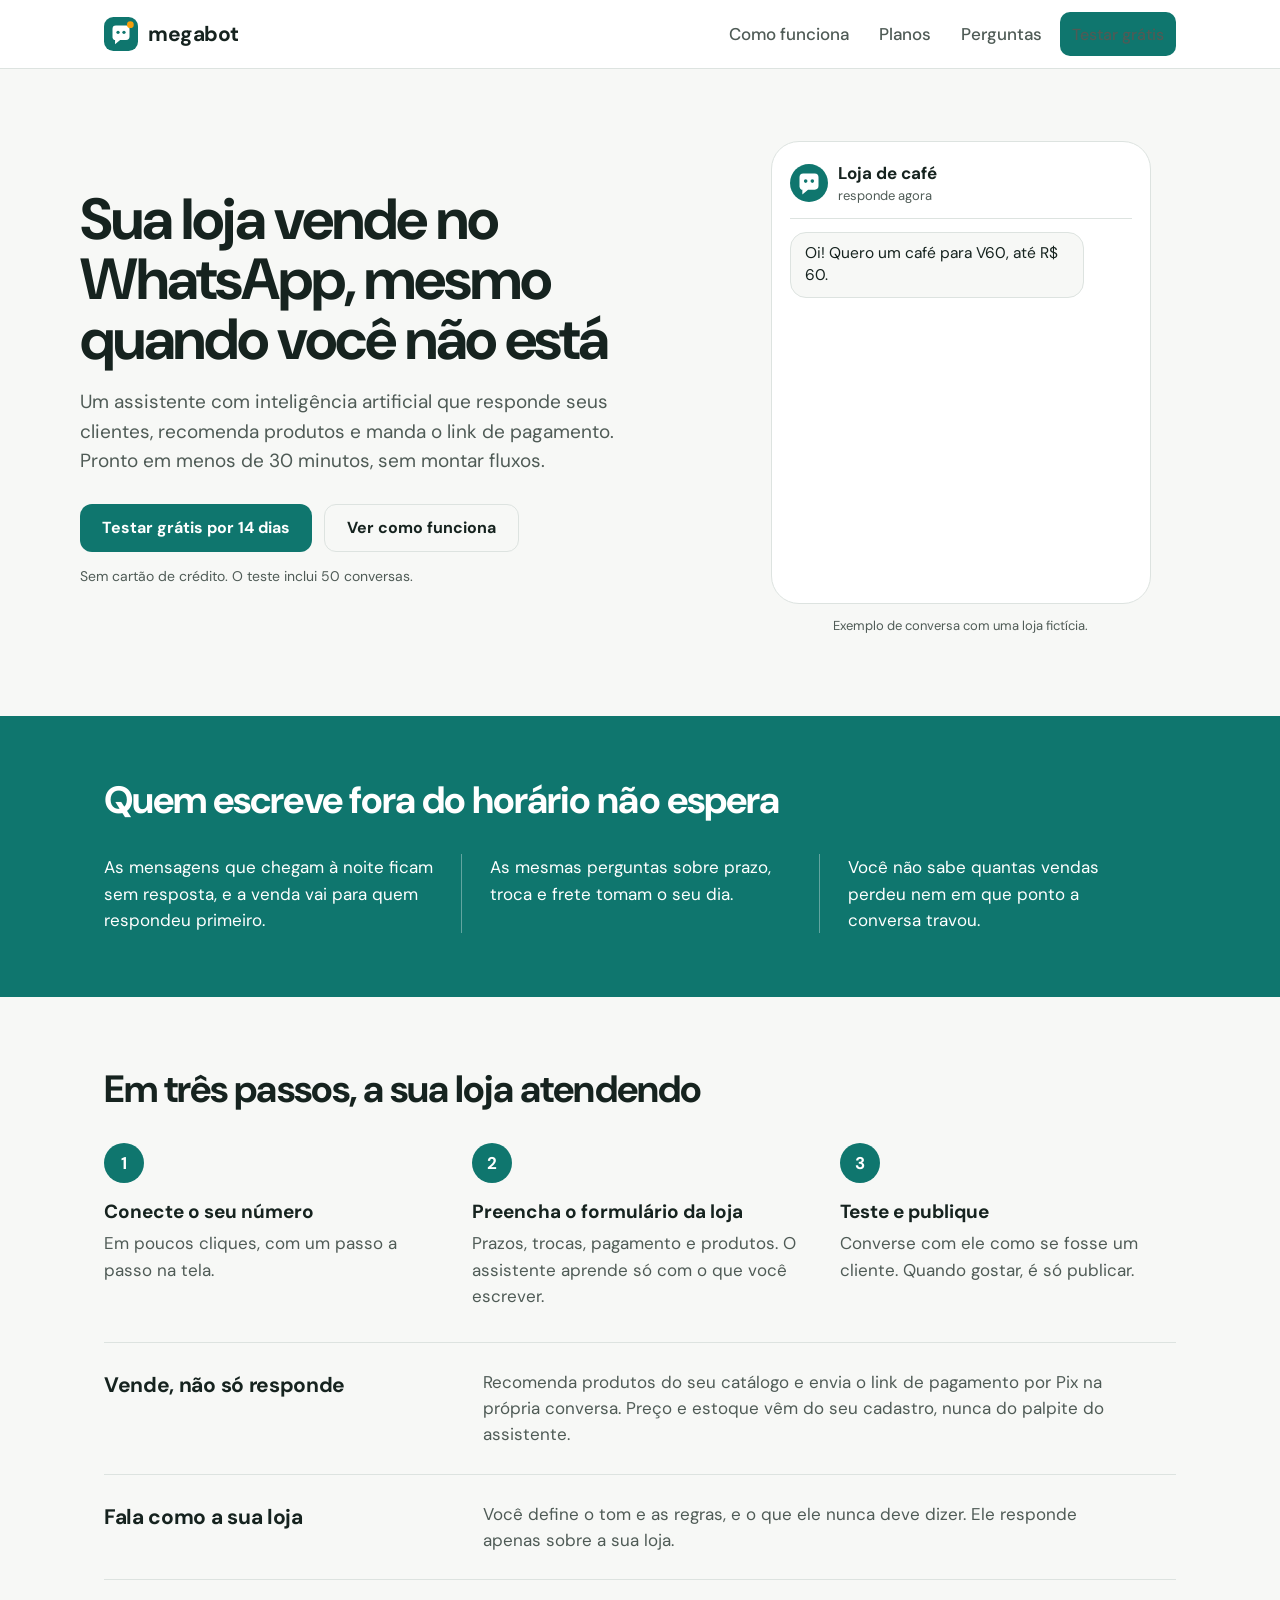
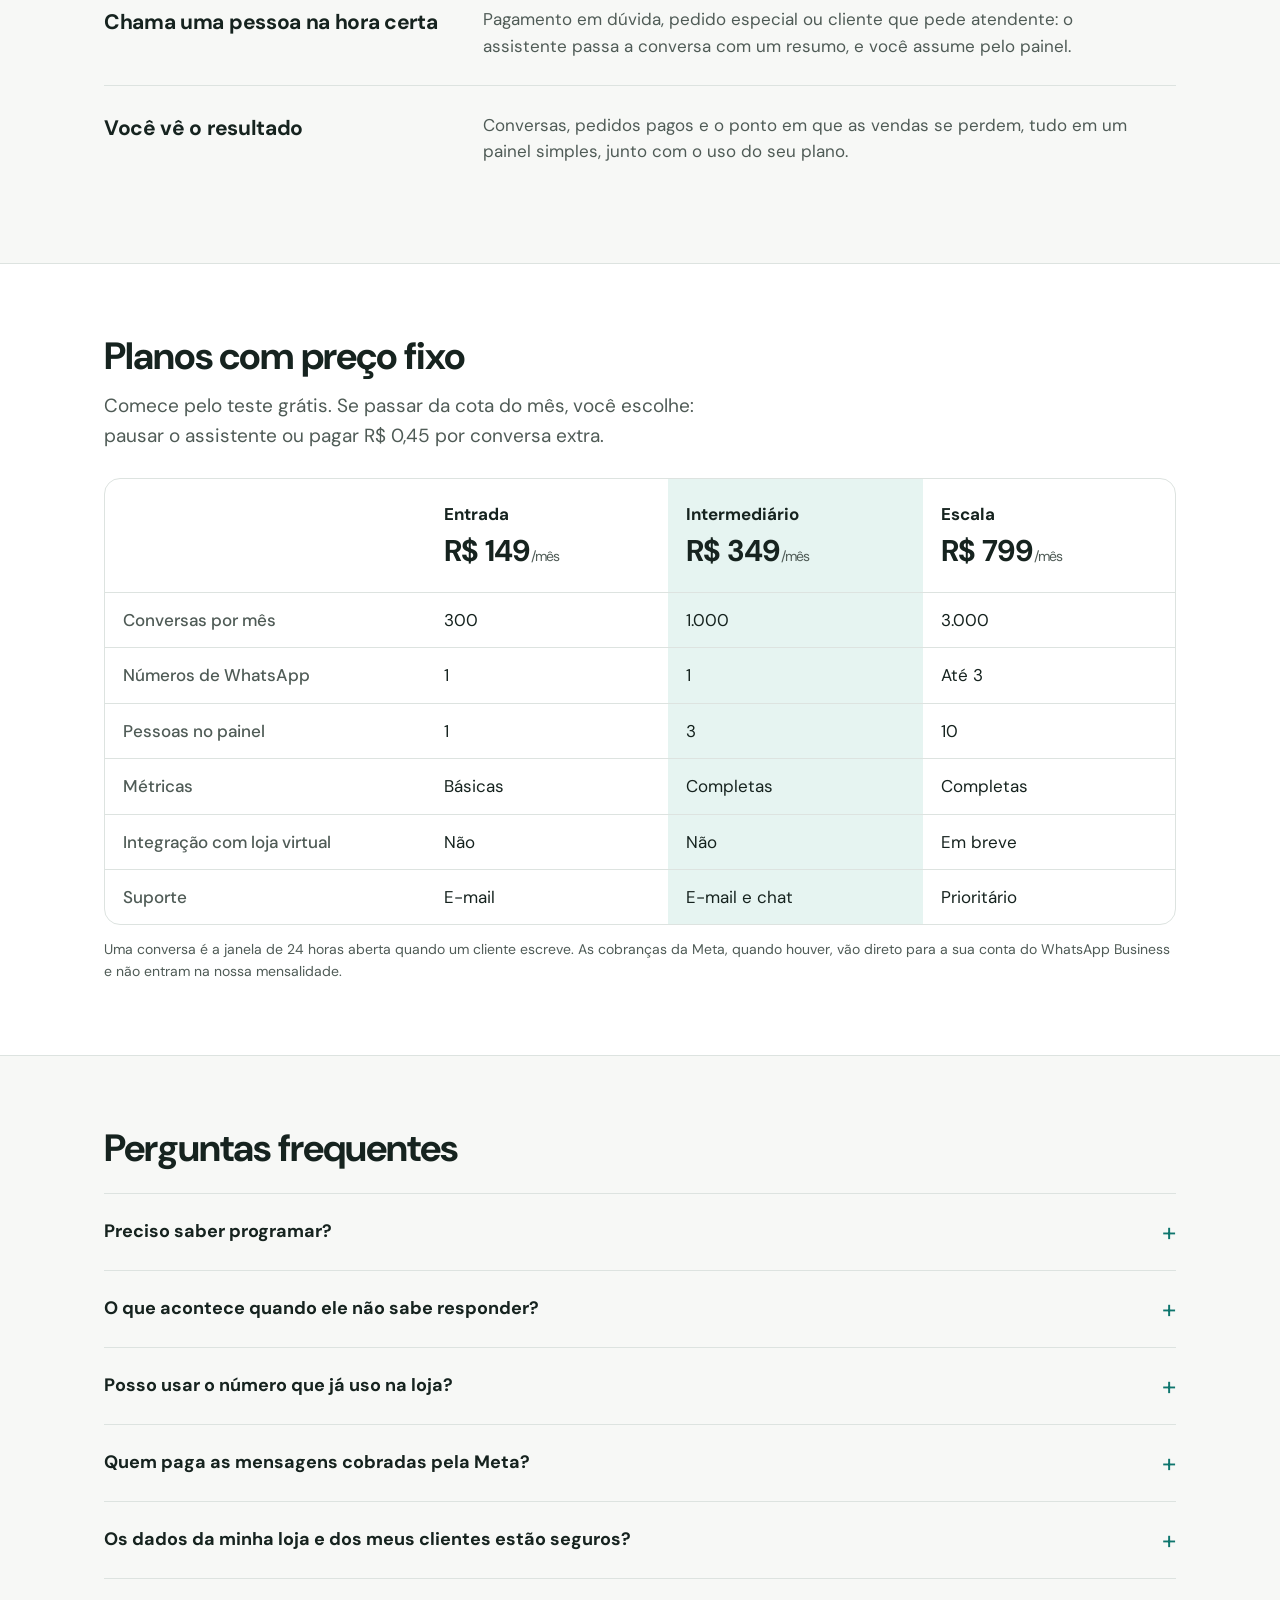
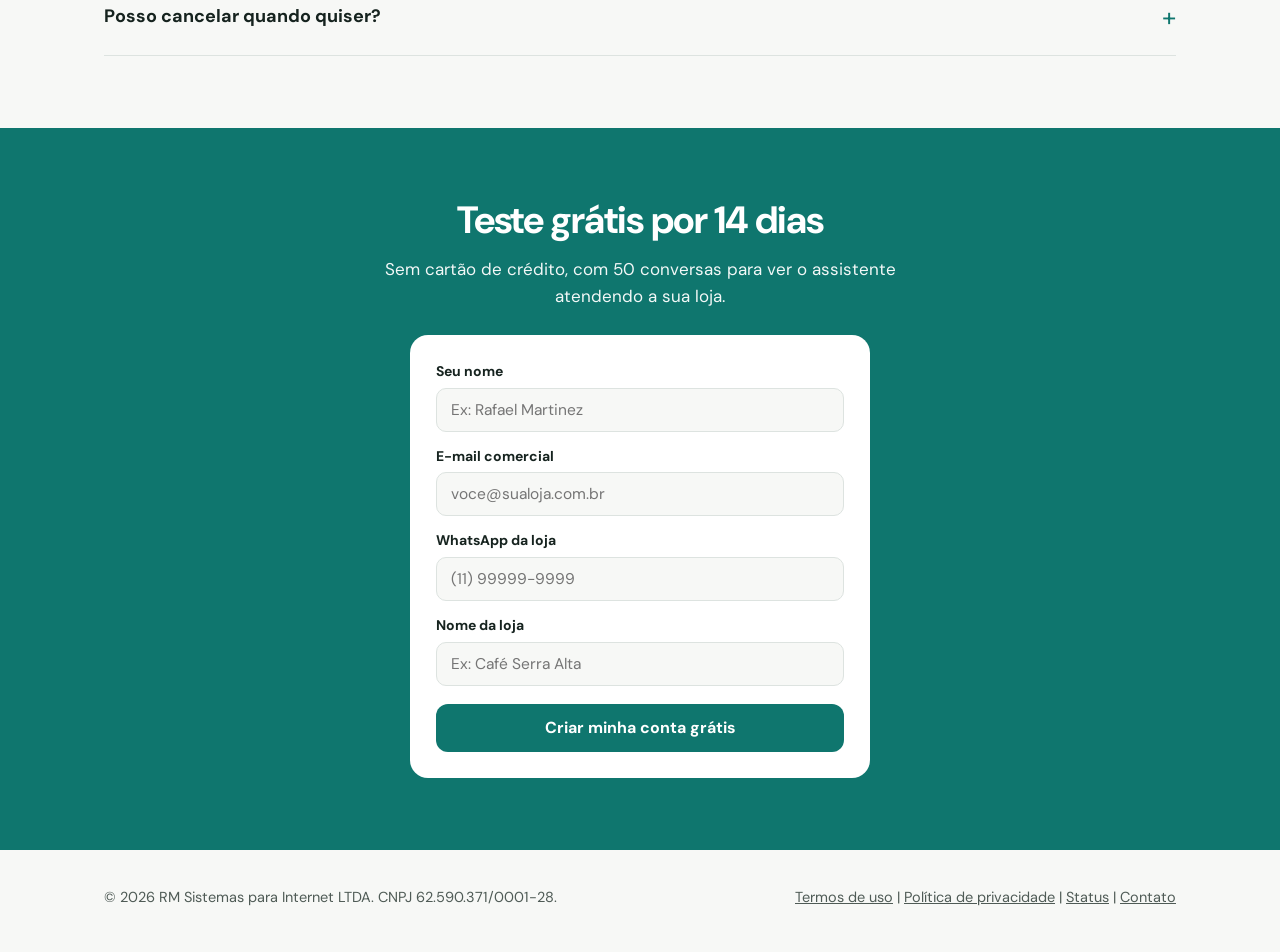
==== index.html @ b5fd9988 "change" ====
<!doctype html>
<html lang="pt-BR">

<head>
    <meta charset="utf-8">
    <meta name="viewport" content="width=device-width, initial-scale=1, viewport-fit=cover">
    <title>megabot | Sua loja vende no WhatsApp, mesmo quando você não está</title>
    <meta name="description"
        content="Um assistente que responde seus clientes no WhatsApp, recomenda produtos e manda o link de pagamento. Pronto em menos de 30 minutos. Teste grátis por 14 dias.">
    <link rel="preconnect" href="https://fonts.googleapis.com">
    <link href="https://fonts.googleapis.com/css2?family=DM+Sans:wght@400;500;700&display=swap" rel="stylesheet">
    <style>
        :root {
            --bg: #F7F8F6;
            --surface: #FFFFFF;
            --ink: #16231F;
            --muted: #4F5B56;
            --line: #DDE3E0;
            --teal: #0F766E;
            --on-teal: #FFFFFF;
            --mist: #E6F4F1;
            --deep: #0B5A54;
            --amber: #F59E0B;
            color-scheme: light
        }

        @media (prefers-color-scheme:dark) {
            :root:not([data-theme="light"]) {
                --bg: #0E1715;
                --surface: #14211E;
                --ink: #E9F1EE;
                --muted: #9DB0AA;
                --line: #25352F;
                --teal: #2DD4BF;
                --on-teal: #07201C;
                --mist: #16302C;
                --deep: #7DE3D6;
                --amber: #F5B02E;
                color-scheme: dark
            }
        }

        :root[data-theme="dark"] {
            --bg: #0E1715;
            --surface: #14211E;
            --ink: #E9F1EE;
            --muted: #9DB0AA;
            --line: #25352F;
            --teal: #2DD4BF;
            --on-teal: #07201C;
            --mist: #16302C;
            --deep: #7DE3D6;
            --amber: #F5B02E;
            color-scheme: dark
        }

        :root {
            box-sizing: border-box;
            padding-top: env(safe-area-inset-top, 0px);
            padding-bottom: env(safe-area-inset-bottom, 0px)
        }

        html {
            scroll-padding-top: calc(env(safe-area-inset-top, 0px) + 76px);
            scroll-behavior: smooth
        }

        *,
        *::before,
        *::after {
            box-sizing: inherit
        }

        body {
            margin: 0;
            background: var(--bg);
            color: var(--ink);
            font: 400 17px/1.55 'DM Sans', system-ui, sans-serif;
            -webkit-text-size-adjust: 100%
        }

        body::before {
            content: "";
            position: fixed;
            inset: 0 0 auto;
            height: env(safe-area-inset-top, 0px);
            background: var(--surface);
            z-index: 10
        }

        a {
            color: var(--teal)
        }

        a:focus-visible,
        button:focus-visible,
        summary:focus-visible {
            outline: 3px solid var(--amber);
            outline-offset: 2px
        }

        .w {
            max-width: 1120px;
            margin: 0 auto;
            padding: 0 24px
        }

        header {
            position: sticky;
            top: env(safe-area-inset-top, 0px);
            z-index: 11;
            background: var(--surface);
            border-bottom: 1px solid var(--line)
        }

        .bar {
            display: flex;
            align-items: center;
            justify-content: space-between;
            gap: 16px;
            min-height: 68px
        }

        .brand {
            display: flex;
            align-items: center;
            gap: 10px;
            font-weight: 700;
            font-size: 21px;
            letter-spacing: -.02em;
            color: var(--ink);
            text-decoration: none
        }

        nav.menu {
            display: flex;
            gap: 6px;
            align-items: center
        }

        nav.menu a {
            display: inline-flex;
            align-items: center;
            min-height: 44px;
            padding: 0 12px;
            color: var(--muted);
            text-decoration: none;
            font-weight: 500;
            border-radius: 10px
        }

        nav.menu a:hover {
            color: var(--ink)
        }

        .btn {
            display: inline-flex;
            align-items: center;
            justify-content: center;
            min-height: 48px;
            padding: 0 22px;
            border-radius: 12px;
            background: var(--teal);
            color: var(--on-teal);
            font: 700 16px 'DM Sans', system-ui, sans-serif;
            text-decoration: none;
            border: 0
        }

        .btn:hover {
            filter: brightness(1.08);
            color: var(--on-teal)
        }

        .btn.alt {
            background: transparent;
            color: var(--ink);
            border: 1px solid var(--line)
        }

        .btn.alt:hover {
            color: var(--ink);
            background: var(--mist)
        }

        .hero {
            display: grid;
            grid-template-columns: 1.1fr .9fr;
            gap: 56px;
            align-items: center;
            padding: 72px 0 80px
        }

        h1 {
            margin: 0 0 18px;
            font-size: clamp(36px, 5.2vw, 58px);
            line-height: 1.03;
            letter-spacing: -.035em;
            font-weight: 700
        }

        h2 {
            margin: 0 0 14px;
            font-size: clamp(26px, 3.4vw, 38px);
            line-height: 1.1;
            letter-spacing: -.025em;
            font-weight: 700
        }

        .lead {
            font-size: 19px;
            color: var(--muted);
            max-width: 34em;
            margin: 0 0 28px
        }

        .cta {
            display: flex;
            gap: 12px;
            flex-wrap: wrap;
            margin-bottom: 14px
        }

        .fine {
            font-size: 14px;
            color: var(--muted);
            margin: 0
        }

        .phone {
            max-width: 380px;
            margin: 0 auto;
            background: var(--surface);
            border: 1px solid var(--line);
            border-radius: 28px;
            padding: 18px
        }

        .phone-top {
            display: flex;
            align-items: center;
            gap: 10px;
            padding-bottom: 12px;
            border-bottom: 1px solid var(--line);
            font-weight: 700
        }

        .phone-top span {
            display: block;
            font-weight: 400;
            font-size: 13px;
            color: var(--muted)
        }

        .chat {
            display: flex;
            flex-direction: column;
            padding-top: 6px;
            min-height: 340px
        }

        .m {
            max-width: 86%;
            padding: 10px 14px;
            border-radius: 16px;
            margin: 7px 0;
            line-height: 1.4;
            font-size: 15.5px;
            opacity: 0;
            transform: translateY(6px);
            transition: opacity .45s, transform .45s
        }

        .m.show {
            opacity: 1;
            transform: none
        }

        .m.c {
            align-self: flex-start;
            background: var(--bg);
            border: 1px solid var(--line)
        }

        .m.b {
            align-self: flex-end;
            background: var(--mist);
            color: var(--deep)
        }

        .pay {
            display: inline-block;
            margin-top: 8px;
            padding: 9px 14px;
            border-radius: 10px;
            background: var(--teal);
            color: var(--on-teal);
            font-weight: 700;
            font-size: 14.5px
        }

        .cap {
            text-align: center;
            font-size: 13px;
            color: var(--muted);
            margin: 12px 0 0
        }

        .band {
            background: var(--teal);
            color: var(--on-teal);
            padding: 64px 0
        }

        .band h2 {
            max-width: 20em
        }

        .trio {
            display: grid;
            grid-template-columns: repeat(3, 1fr);
            margin-top: 32px
        }

        .trio p {
            margin: 0;
            padding: 0 28px;
            border-left: 1px solid color-mix(in srgb, var(--on-teal) 35%, transparent)
        }

        .trio p:first-child {
            padding-left: 0;
            border-left: 0
        }

        section {
            padding: 72px 0
        }

        .steps {
            list-style: none;
            margin: 32px 0 0;
            padding: 0;
            display: grid;
            grid-template-columns: repeat(3, 1fr);
            gap: 32px;
            counter-reset: s
        }

        .steps li {
            counter-increment: s
        }

        .steps li::before {
            content: counter(s);
            display: flex;
            align-items: center;
            justify-content: center;
            width: 40px;
            height: 40px;
            border-radius: 50%;
            background: var(--teal);
            color: var(--on-teal);
            font-weight: 700;
            margin-bottom: 14px
        }

        .steps b {
            display: block;
            font-size: 19px;
            margin-bottom: 4px
        }

        .steps span {
            color: var(--muted)
        }

        dl.feat {
            margin: 32px 0 0
        }

        .feat div {
            display: grid;
            grid-template-columns: minmax(200px, .8fr) 1.6fr;
            gap: 32px;
            padding: 26px 0;
            border-top: 1px solid var(--line)
        }

        .feat dt {
            font-size: 21px;
            font-weight: 700;
            letter-spacing: -.015em
        }

        .feat dd {
            margin: 0;
            color: var(--muted);
            max-width: 38em
        }

        .tablewrap {
            overflow-x: auto;
            margin-top: 28px;
            border: 1px solid var(--line);
            border-radius: 16px;
            background: var(--surface)
        }

        table {
            width: 100%;
            border-collapse: collapse;
            min-width: 640px
        }

        th,
        td {
            padding: 14px 18px;
            text-align: left;
            border-bottom: 1px solid var(--line)
        }

        tbody tr:last-child td {
            border-bottom: 0
        }

        thead th {
            vertical-align: bottom;
            font-weight: 700;
            padding-top: 22px;
            padding-bottom: 18px
        }

        thead .price {
            display: block;
            font-size: 30px;
            letter-spacing: -.025em
        }

        thead .price small {
            font-size: 14px;
            font-weight: 400;
            color: var(--muted)
        }

        td:first-child,
        th:first-child {
            color: var(--muted);
            font-weight: 500;
            width: 30%
        }

        .hl {
            background: var(--mist)
        }

        details {
            border-top: 1px solid var(--line)
        }

        details:last-of-type {
            border-bottom: 1px solid var(--line)
        }

        summary {
            display: flex;
            align-items: center;
            justify-content: space-between;
            gap: 16px;
            min-height: 60px;
            padding: 8px 0;
            font-weight: 700;
            font-size: 18px;
            cursor: pointer;
            list-style: none
        }

        summary::-webkit-details-marker {
            display: none
        }

        summary::after {
            content: "+";
            font-size: 26px;
            font-weight: 400;
            color: var(--teal);
            flex: none
        }

        details[open] summary::after {
            content: "\2013"
        }

        details p {
            margin: 0 0 20px;
            color: var(--muted);
            max-width: 42em
        }

        .final {
            background: var(--teal);
            color: var(--on-teal);
            text-align: center;
            padding: 72px 0
        }

        .final .btn {
            background: var(--on-teal);
            color: var(--teal)
        }

        .final .btn:hover {
            color: var(--teal)
        }

        footer {
            padding: 36px 0 44px;
            color: var(--muted);
            font-size: 14.5px
        }

        footer .row {
            display: flex;
            justify-content: space-between;
            gap: 20px;
            flex-wrap: wrap
        }

        footer a {
            color: var(--muted)
        }

        @media (max-width:860px) {
            .hero {
                grid-template-columns: 1fr;
                gap: 40px;
                padding: 40px 0 56px
            }

            nav.menu a:not(.btn) {
                display: none
            }

            .trio {
                grid-template-columns: 1fr;
                gap: 20px
            }

            .trio p,
            .trio p:first-child {
                padding: 0;
                border-left: 0
            }

            .steps {
                grid-template-columns: 1fr
            }

            .feat div {
                grid-template-columns: 1fr;
                gap: 6px
            }

            section {
                padding: 52px 0
            }
        }

        @media (prefers-reduced-motion:reduce) {
            html {
                scroll-behavior: auto
            }

            .m {
                opacity: 1;
                transform: none;
                transition: none
            }
        }
    
        .final-form { max-width: 460px; margin: 0 auto; text-align: left; background: var(--surface); color: var(--ink); padding: 26px; border-radius: 18px; }
        .final-form .hs-field { display: flex; flex-direction: column; gap: 5px; margin-bottom: 14px; }
        .final-form label { font-size: 14px; font-weight: 700; color: var(--ink); }
        .final-form input { width: 100%; padding: 11px 14px; border-radius: 10px; border: 1px solid var(--line); background: var(--bg); color: var(--ink); font: 400 15.5px 'DM Sans', system-ui, sans-serif; }
        .final-form .btn { width: 100%; background: var(--teal); color: var(--on-teal); cursor: pointer; margin-top: 4px; }
        .final-form .btn:hover { color: var(--on-teal); }
        .hs-status { font-size: 14px; font-weight: 500; margin-top: 12px; padding: 10px 12px; border-radius: 10px; display: none; }
        .hs-status.ok { display: block; background: var(--mist); color: var(--deep); }
        .hs-status.err { display: block; background: rgba(220,38,38,.12); color: #ef4444; }
    </style>
    <noscript>
        <style>
            .m {
                opacity: 1;
                transform: none
            }
        </style>
    </noscript>
</head>

<body>
    <header>
        <div class="w bar">
            <a class="brand" href="#" aria-label="megabot, página inicial">
                <svg width="34" height="34" viewBox="0 0 40 40" aria-hidden="true">
                    <rect width="40" height="40" rx="11" fill="#0F766E" />
                    <path d="M10 14a4 4 0 0 1 4-4h12a4 4 0 0 1 4 4v9a4 4 0 0 1-4 4h-7l-6 5v-5h-1a4 4 0 0 1-2-3z"
                        fill="#fff" />
                    <circle cx="16.5" cy="18" r="1.9" fill="#0F766E" />
                    <circle cx="23.5" cy="18" r="1.9" fill="#0F766E" />
                    <circle cx="31" cy="9" r="4" fill="#F59E0B" />
                </svg>
                megabot
            </a>
            <nav class="menu" aria-label="Principal">
                <a href="#como-funciona">Como funciona</a>
                <a href="#planos">Planos</a>
                <a href="#perguntas">Perguntas</a>
                <a class="btn" href="#testar">Testar grátis</a>
            </nav>
        </div>
    </header>

    <main>
        <div class="w hero">
            <div>
                <h1>Sua loja vende no WhatsApp, mesmo quando você não está</h1>
                <p class="lead">Um assistente com inteligência artificial que responde seus clientes, recomenda produtos
                    e manda o link de pagamento. Pronto em menos de 30 minutos, sem montar fluxos.</p>
                <div class="cta">
                    <a class="btn" href="#testar">Testar grátis por 14 dias</a>
                    <a class="btn alt" href="#como-funciona">Ver como funciona</a>
                </div>
                <p class="fine">Sem cartão de crédito. O teste inclui 50 conversas.</p>
            </div>
            <div>
                <div class="phone" role="img"
                    aria-label="Exemplo de conversa: o cliente pede um café, o assistente recomenda duas opções e envia o link de pagamento por Pix">
                    <div class="phone-top"><svg width="38" height="38" viewBox="0 0 40 40" aria-hidden="true">
                            <rect width="40" height="40" rx="20" fill="#0F766E" />
                            <path d="M10 14a4 4 0 0 1 4-4h12a4 4 0 0 1 4 4v9a4 4 0 0 1-4 4h-7l-6 5v-5h-1a4 4 0 0 1-2-3z"
                                fill="#fff" />
                            <circle cx="16.5" cy="18" r="1.9" fill="#0F766E" />
                            <circle cx="23.5" cy="18" r="1.9" fill="#0F766E" />
                        </svg>
                        <div>Loja de café<span>responde agora</span></div>
                    </div>
                    <div class="chat" aria-hidden="true">
                        <div class="m c">Oi! Quero um café para V60, até R$ 60.</div>
                        <div class="m b">Oi! Tenho duas opções de 250 g: Mantiqueira (R$ 52,90) e Serra Alta (R$ 58,00).
                            Qual você prefere?</div>
                        <div class="m c">Serra Alta, moído para filtro.</div>
                        <div class="m b">Combinado! Aqui está o seu link de pagamento.<br><span class="pay">Pagar R$
                                58,00 com Pix</span></div>
                    </div>
                </div>
                <p class="cap">Exemplo de conversa com uma loja fictícia.</p>
            </div>
        </div>

        <div class="band">
            <div class="w">
                <h2>Quem escreve fora do horário não espera</h2>
                <div class="trio">
                    <p>As mensagens que chegam à noite ficam sem resposta, e a venda vai para quem respondeu primeiro.
                    </p>
                    <p>As mesmas perguntas sobre prazo, troca e frete tomam o seu dia.</p>
                    <p>Você não sabe quantas vendas perdeu nem em que ponto a conversa travou.</p>
                </div>
            </div>
        </div>

        <section id="como-funciona">
            <div class="w">
                <h2>Em três passos, a sua loja atendendo</h2>
                <ol class="steps">
                    <li><b>Conecte o seu número</b><span>Em poucos cliques, com um passo a passo na tela.</span></li>
                    <li><b>Preencha o formulário da loja</b><span>Prazos, trocas, pagamento e produtos. O assistente
                            aprende só com o que você escrever.</span></li>
                    <li><b>Teste e publique</b><span>Converse com ele como se fosse um cliente. Quando gostar, é só
                            publicar.</span></li>
                </ol>
                <dl class="feat">
                    <div>
                        <dt>Vende, não só responde</dt>
                        <dd>Recomenda produtos do seu catálogo e envia o link de pagamento por Pix na própria conversa.
                            Preço e estoque vêm do seu cadastro, nunca do palpite do assistente.</dd>
                    </div>
                    <div>
                        <dt>Fala como a sua loja</dt>
                        <dd>Você define o tom e as regras, e o que ele nunca deve dizer. Ele responde apenas sobre a sua
                            loja.</dd>
                    </div>
                    <div>
                        <dt>Chama uma pessoa na hora certa</dt>
                        <dd>Pagamento em dúvida, pedido especial ou cliente que pede atendente: o assistente passa a
                            conversa com um resumo, e você assume pelo painel.</dd>
                    </div>
                    <div>
                        <dt>Você vê o resultado</dt>
                        <dd>Conversas, pedidos pagos e o ponto em que as vendas se perdem, tudo em um painel simples,
                            junto com o uso do seu plano.</dd>
                    </div>
                </dl>
            </div>
        </section>

        <section id="planos"
            style="background:var(--surface);border-top:1px solid var(--line);border-bottom:1px solid var(--line)">
            <div class="w">
                <h2>Planos com preço fixo</h2>
                <p class="lead" style="margin-bottom:0">Comece pelo teste grátis. Se passar da cota do mês, você
                    escolhe: pausar o assistente ou pagar R$ 0,45 por conversa extra.</p>
                <div class="tablewrap">
                    <table>
                        <caption style="position:absolute;left:-9999px">Comparação dos planos</caption>
                        <thead>
                            <tr>
                                <th scope="col"></th>
                                <th scope="col">Entrada<span class="price">R$ 149<small>/mês</small></span></th>
                                <th scope="col" class="hl">Intermediário<span class="price">R$
                                        349<small>/mês</small></span></th>
                                <th scope="col">Escala<span class="price">R$ 799<small>/mês</small></span></th>
                            </tr>
                        </thead>
                        <tbody>
                            <tr>
                                <td>Conversas por mês</td>
                                <td>300</td>
                                <td class="hl">1.000</td>
                                <td>3.000</td>
                            </tr>
                            <tr>
                                <td>Números de WhatsApp</td>
                                <td>1</td>
                                <td class="hl">1</td>
                                <td>Até 3</td>
                            </tr>
                            <tr>
                                <td>Pessoas no painel</td>
                                <td>1</td>
                                <td class="hl">3</td>
                                <td>10</td>
                            </tr>
                            <tr>
                                <td>Métricas</td>
                                <td>Básicas</td>
                                <td class="hl">Completas</td>
                                <td>Completas</td>
                            </tr>
                            <tr>
                                <td>Integração com loja virtual</td>
                                <td>Não</td>
                                <td class="hl">Não</td>
                                <td>Em breve</td>
                            </tr>
                            <tr>
                                <td>Suporte</td>
                                <td>E-mail</td>
                                <td class="hl">E-mail e chat</td>
                                <td>Prioritário</td>
                            </tr>
                        </tbody>
                    </table>
                </div>
                <p class="fine" style="margin-top:14px">Uma conversa é a janela de 24 horas aberta quando um cliente
                    escreve. As cobranças da Meta, quando houver, vão direto para a sua conta do WhatsApp Business e não
                    entram na nossa mensalidade.</p>
            </div>
        </section>

        <section id="perguntas">
            <div class="w">
                <h2>Perguntas frequentes</h2>
                <div style="margin-top:24px">
                    <details>
                        <summary>Preciso saber programar?</summary>
                        <p>Não. Você preenche um formulário guiado e testa o assistente antes de publicar.</p>
                    </details>
                    <details>
                        <summary>O que acontece quando ele não sabe responder?</summary>
                        <p>Ele passa a conversa para uma pessoa da sua equipe, com um resumo do que já foi dito, e você
                            assume pelo painel.</p>
                    </details>
                    <details>
                        <summary>Posso usar o número que já uso na loja?</summary>
                        <p>Sim, com um passo a passo na tela. Se o seu número precisar de algum ajuste antes de ser
                            conectado, o sistema avisa o que fazer.</p>
                    </details>
                    <details>
                        <summary>Quem paga as mensagens cobradas pela Meta?</summary>
                        <p>Se houver cobrança da Meta, por exemplo em mensagens enviadas fora da janela de 24 horas, ela
                            vai direto para a sua conta do WhatsApp Business. A nossa mensalidade não inclui esse custo.
                        </p>
                    </details>
                    <details>
                        <summary>Os dados da minha loja e dos meus clientes estão seguros?</summary>
                        <p>Tratamos os dados conforme a LGPD, só para atender a sua loja, e você pode pedir a exclusão
                            de uma conversa ou de um contato quando quiser.</p>
                    </details>
                    <details>
                        <summary>Posso cancelar quando quiser?</summary>
                        <p>Pode. O cancelamento é feito por você mesmo, no painel, e vale a partir do próximo ciclo.</p>
                    </details>
                </div>
            </div>
        </section>

        <div class="final" id="testar">
            <div class="w">
                <h2>Teste grátis por 14 dias</h2>
                <p style="margin:0 auto 26px;max-width:32em;opacity:.95">Sem cartão de crédito, com 50 conversas para
                    ver o assistente atendendo a sua loja.</p>
                <form class="final-form" data-hubspot-form="home" data-success-msg="Cadastro recebido! Enviamos os próximos passos para o seu e-mail.">
                    <div class="hs-field">
                        <label for="trial-name">Seu nome</label>
                        <input id="trial-name" name="firstname" type="text" required placeholder="Ex: Rafael Martinez">
                    </div>
                    <div class="hs-field">
                        <label for="trial-email">E-mail comercial</label>
                        <input id="trial-email" name="email" type="email" required placeholder="voce@sualoja.com.br">
                    </div>
                    <div class="hs-field">
                        <label for="trial-phone">WhatsApp da loja</label>
                        <input id="trial-phone" name="hs_whatsapp_phone_number" type="tel" required placeholder="(11) 99999-9999">
                    </div>
                    <div class="hs-field">
                        <label for="trial-company">Nome da loja</label>
                        <input id="trial-company" name="name" type="text" placeholder="Ex: Café Serra Alta">
                    </div>
                    <button class="btn" type="submit">Criar minha conta grátis</button>
                    <p class="hs-status" role="status"></p>
                </form>
            </div>
        </div>
    </main>

    <footer>
        <div class="w row">
            <span>© 2026 RM Sistemas para Internet LTDA. CNPJ 62.590.371/0001-28.</span>
            <span><a href="termos-de-uso.html">Termos de uso</a> | <a href="politica-de-privacidade.html">Política de privacidade</a> | <a href="status.html">Status</a> | <a href="contato.html">Contato</a></span>
        </div>
    </footer>

    <script>
        (function () {
            var ms = document.querySelectorAll('.m');
            var rm = window.matchMedia && window.matchMedia('(prefers-reduced-motion: reduce)').matches;
            ms.forEach(function (m, i) {
                if (rm) { m.classList.add('show'); }
                else { setTimeout(function () { m.classList.add('show'); }, 700 + i * 1300); }
            });
        })();
    </script>
    <script src="assets/js/env.js"></script>
    <script src="assets/js/hubspot.js"></script>
</body>

</html>
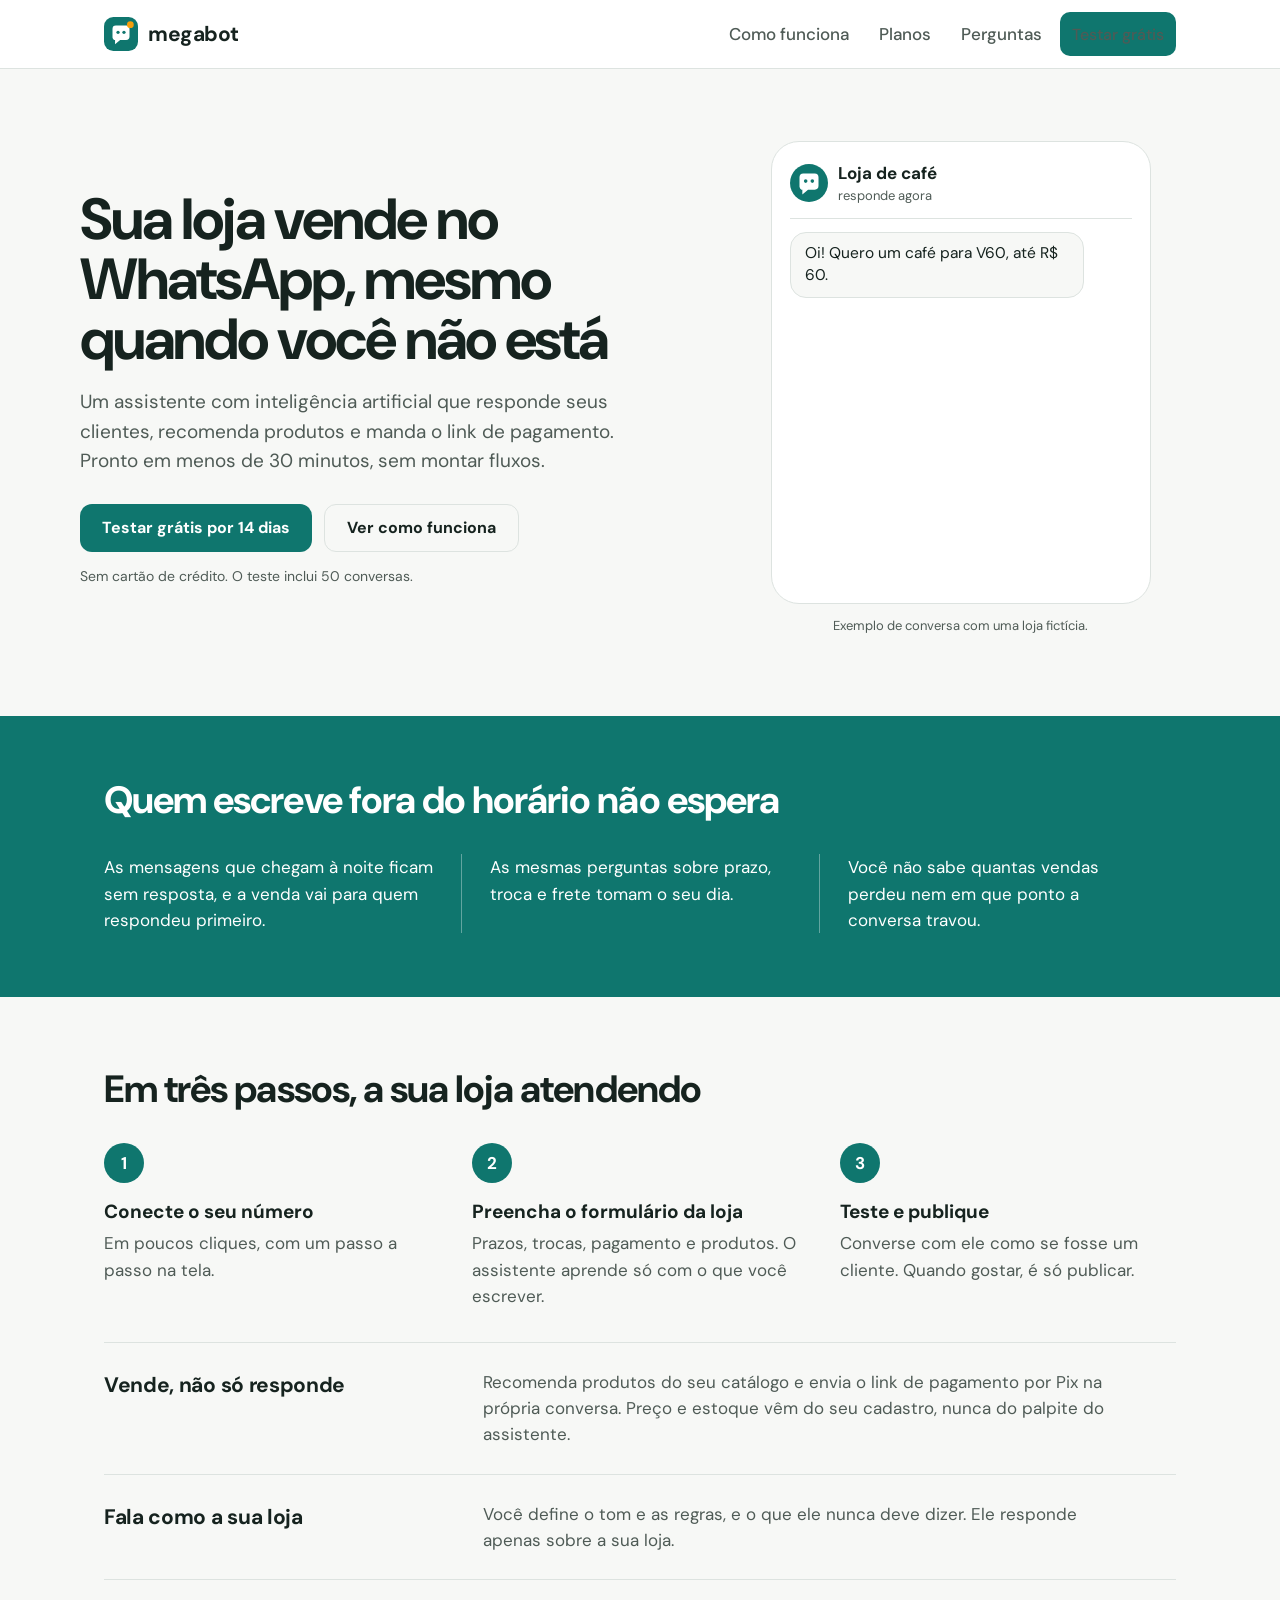
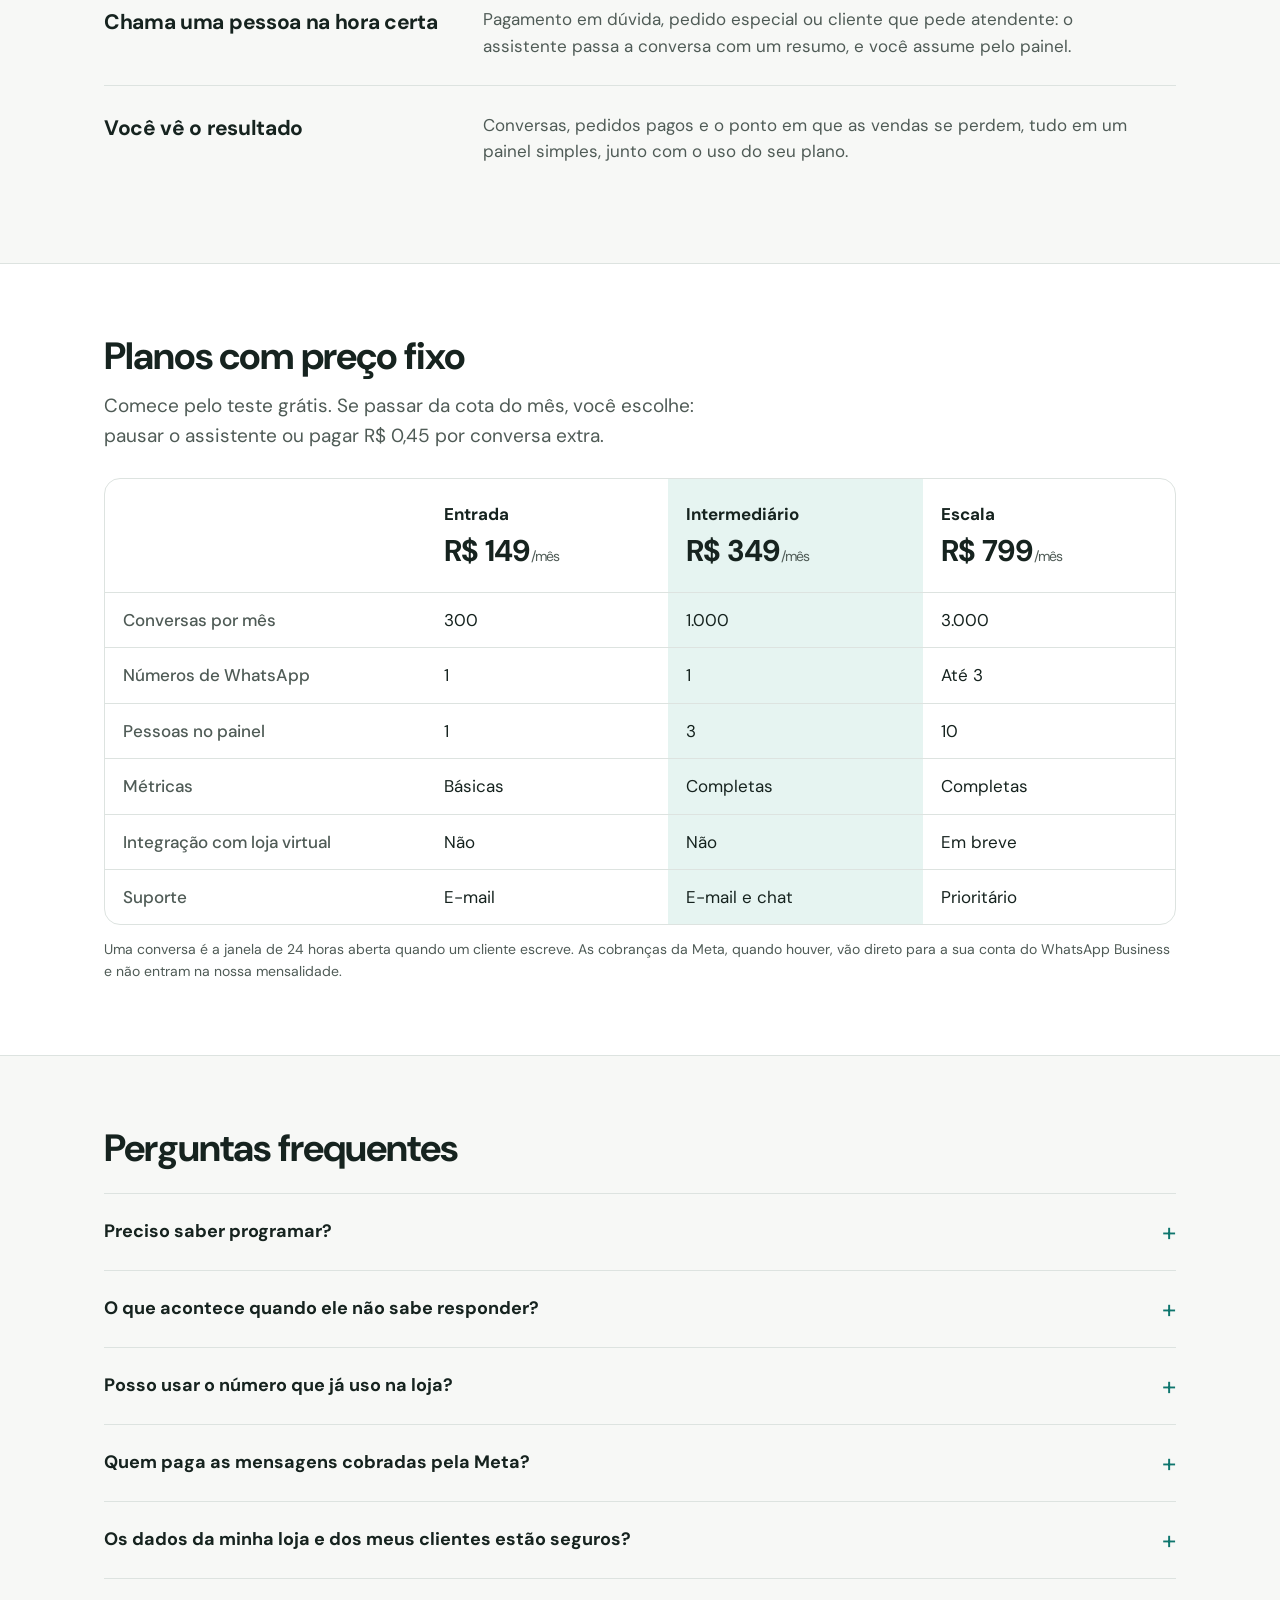
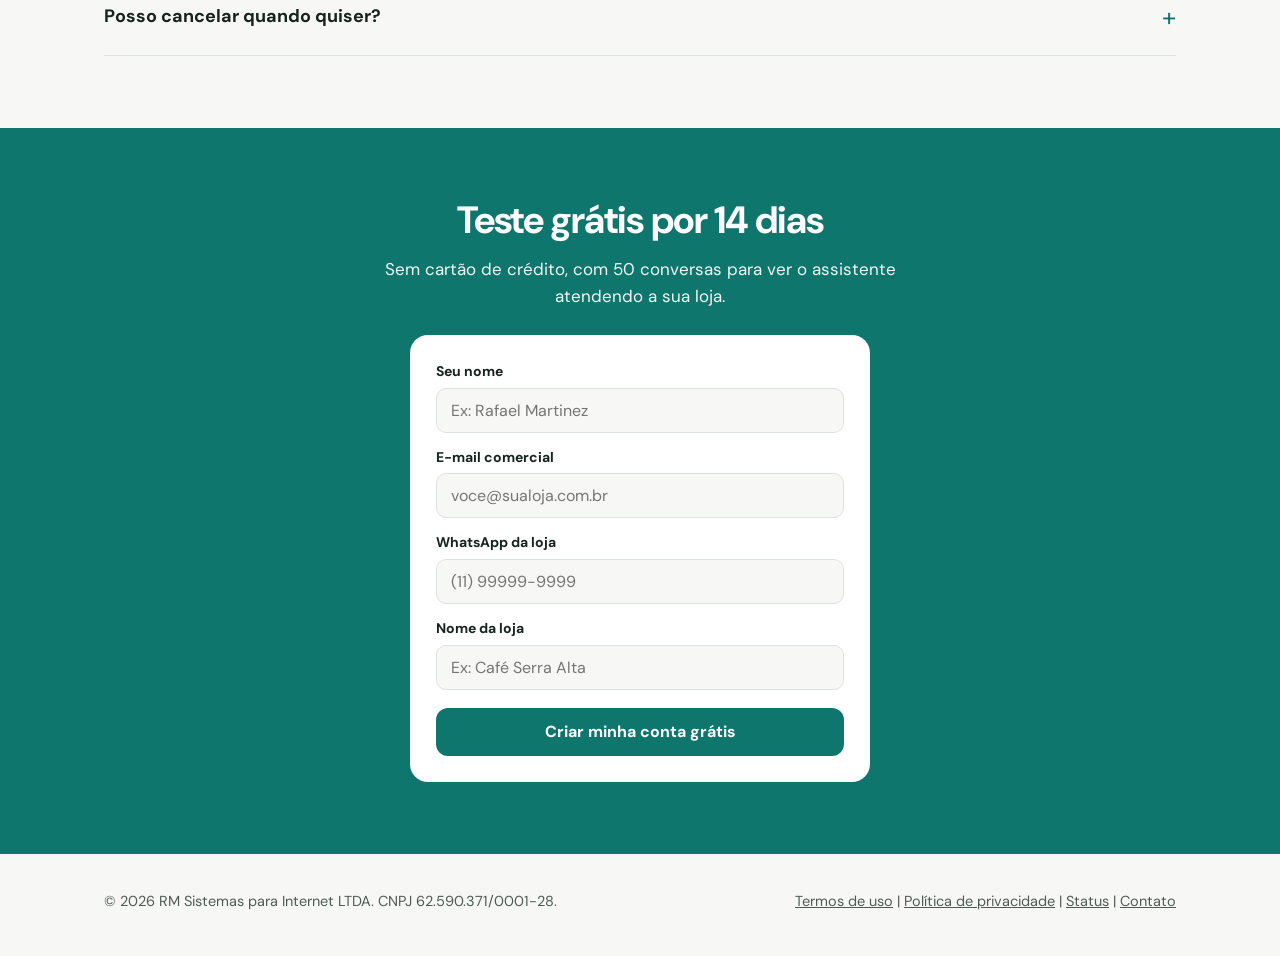
==== commit 6464e2d3: "mobile" ====
--- a/index.html
+++ b/index.html
@@ -596,6 +596,7 @@
             }
         </style>
     </noscript>
+    <link rel="stylesheet" href="assets/css/responsive.css">
 </head>
 
 <body>
@@ -853,7 +854,9 @@
         })();
     </script>
     <script src="assets/js/env.js"></script>
+    <script src="assets/js/ga.js"></script>
     <script src="assets/js/hubspot.js"></script>
+    <script src="assets/js/menu.js"></script>
 </body>
 
 </html>
--- a/assets/css/responsive.css
+++ b/assets/css/responsive.css
@@ -0,0 +1,158 @@
+/* Melhorias de responsividade para mobile e tablet */
+
+html, body {
+    overflow-x: hidden;
+}
+
+/* Evita zoom automático no iOS ao focar campos de formulário */
+input, select, textarea {
+    font-size: 16px !important;
+}
+
+/* Botão do menu mobile */
+.menu-toggle {
+    display: none;
+    align-items: center;
+    justify-content: center;
+    width: 44px;
+    height: 44px;
+    padding: 0;
+    border-radius: 10px;
+    border: 1px solid var(--line);
+    background: var(--bg);
+    color: var(--ink);
+    cursor: pointer;
+}
+
+@media (max-width: 860px) {
+    .w, .w-narrow {
+        padding: 0 18px;
+    }
+
+    .bar {
+        flex-wrap: wrap;
+        padding: 10px 0;
+        min-height: 64px;
+    }
+
+    .menu-toggle {
+        display: inline-flex;
+    }
+
+    nav.menu {
+        display: none;
+        flex-direction: column;
+        align-items: stretch;
+        width: 100%;
+        gap: 6px;
+        padding: 12px 0 6px;
+        border-top: 1px solid var(--line);
+        margin-top: 8px;
+    }
+
+    nav.menu.is-open {
+        display: flex;
+    }
+
+    nav.menu a:not(.btn) {
+        display: flex !important;
+        width: 100%;
+        padding: 10px 12px;
+        min-height: 44px;
+    }
+
+    nav.menu a.btn {
+        width: 100%;
+        margin-top: 4px;
+    }
+
+    .hero {
+        grid-template-columns: 1fr !important;
+        gap: 32px !important;
+        padding: 32px 0 48px !important;
+    }
+
+    .lead {
+        font-size: 17px !important;
+    }
+
+    .cta {
+        flex-direction: column;
+    }
+
+    .cta .btn {
+        width: 100%;
+    }
+
+    .phone {
+        max-width: 100% !important;
+        padding: 14px !important;
+        border-radius: 22px !important;
+    }
+
+    .chat {
+        min-height: 290px !important;
+    }
+
+    .m {
+        max-width: 92% !important;
+        font-size: 15px !important;
+    }
+
+    .band, .final {
+        padding: 48px 0 !important;
+    }
+
+    section, .page-section {
+        padding: 44px 0 !important;
+    }
+
+    .trio, .steps {
+        grid-template-columns: 1fr !important;
+        gap: 20px !important;
+    }
+
+    .trio p, .trio p:first-child {
+        padding: 0 !important;
+        border-left: 0 !important;
+    }
+
+    .feat div {
+        grid-template-columns: 1fr !important;
+        gap: 6px !important;
+        padding: 20px 0 !important;
+    }
+
+    .final-form, .card {
+        padding: 20px 16px !important;
+        border-radius: 14px !important;
+    }
+
+    footer {
+        padding: 28px 0 36px !important;
+    }
+
+    footer .row {
+        flex-direction: column;
+        align-items: flex-start;
+        gap: 12px !important;
+    }
+}
+
+@media (max-width: 520px) {
+    .status-item {
+        flex-direction: column;
+        align-items: flex-start;
+        gap: 8px;
+        padding: 14px 16px;
+    }
+
+    th, td {
+        padding: 11px 12px !important;
+        font-size: 14.5px;
+    }
+
+    thead .price {
+        font-size: 24px !important;
+    }
+}
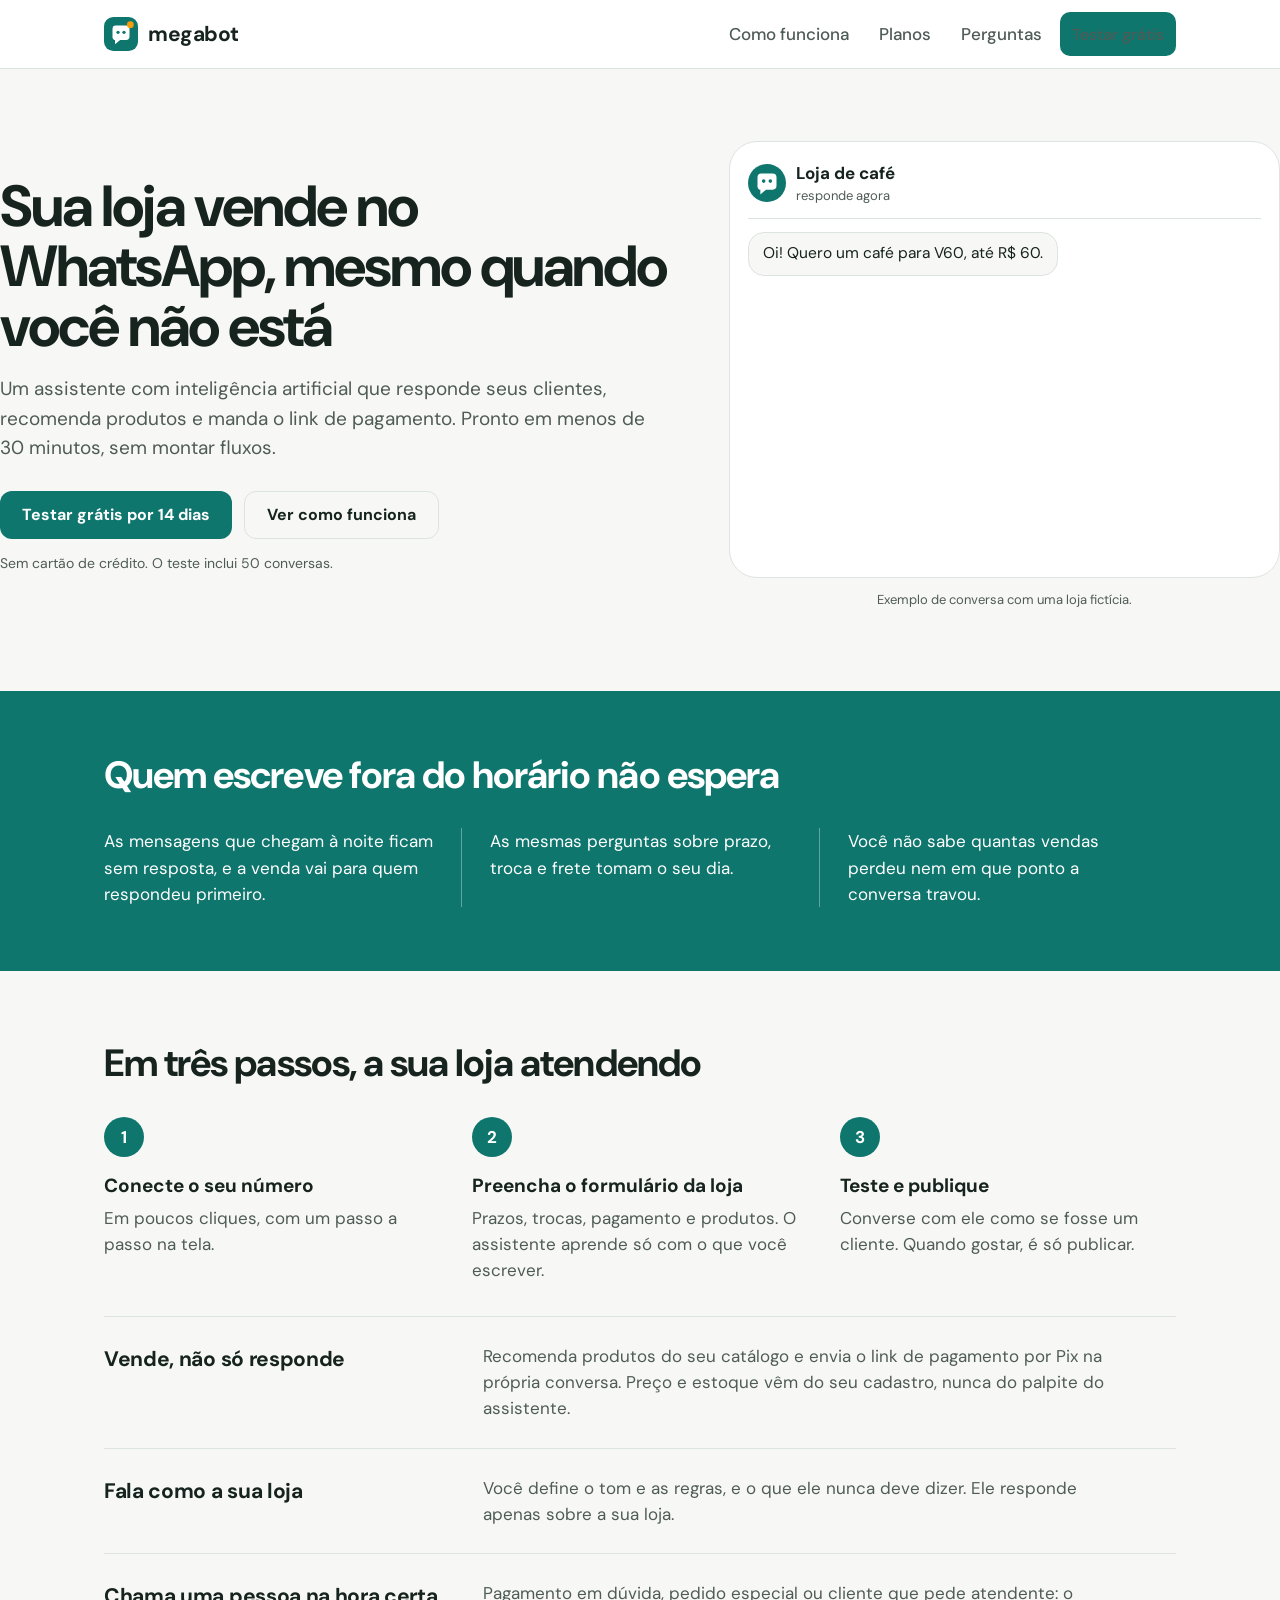
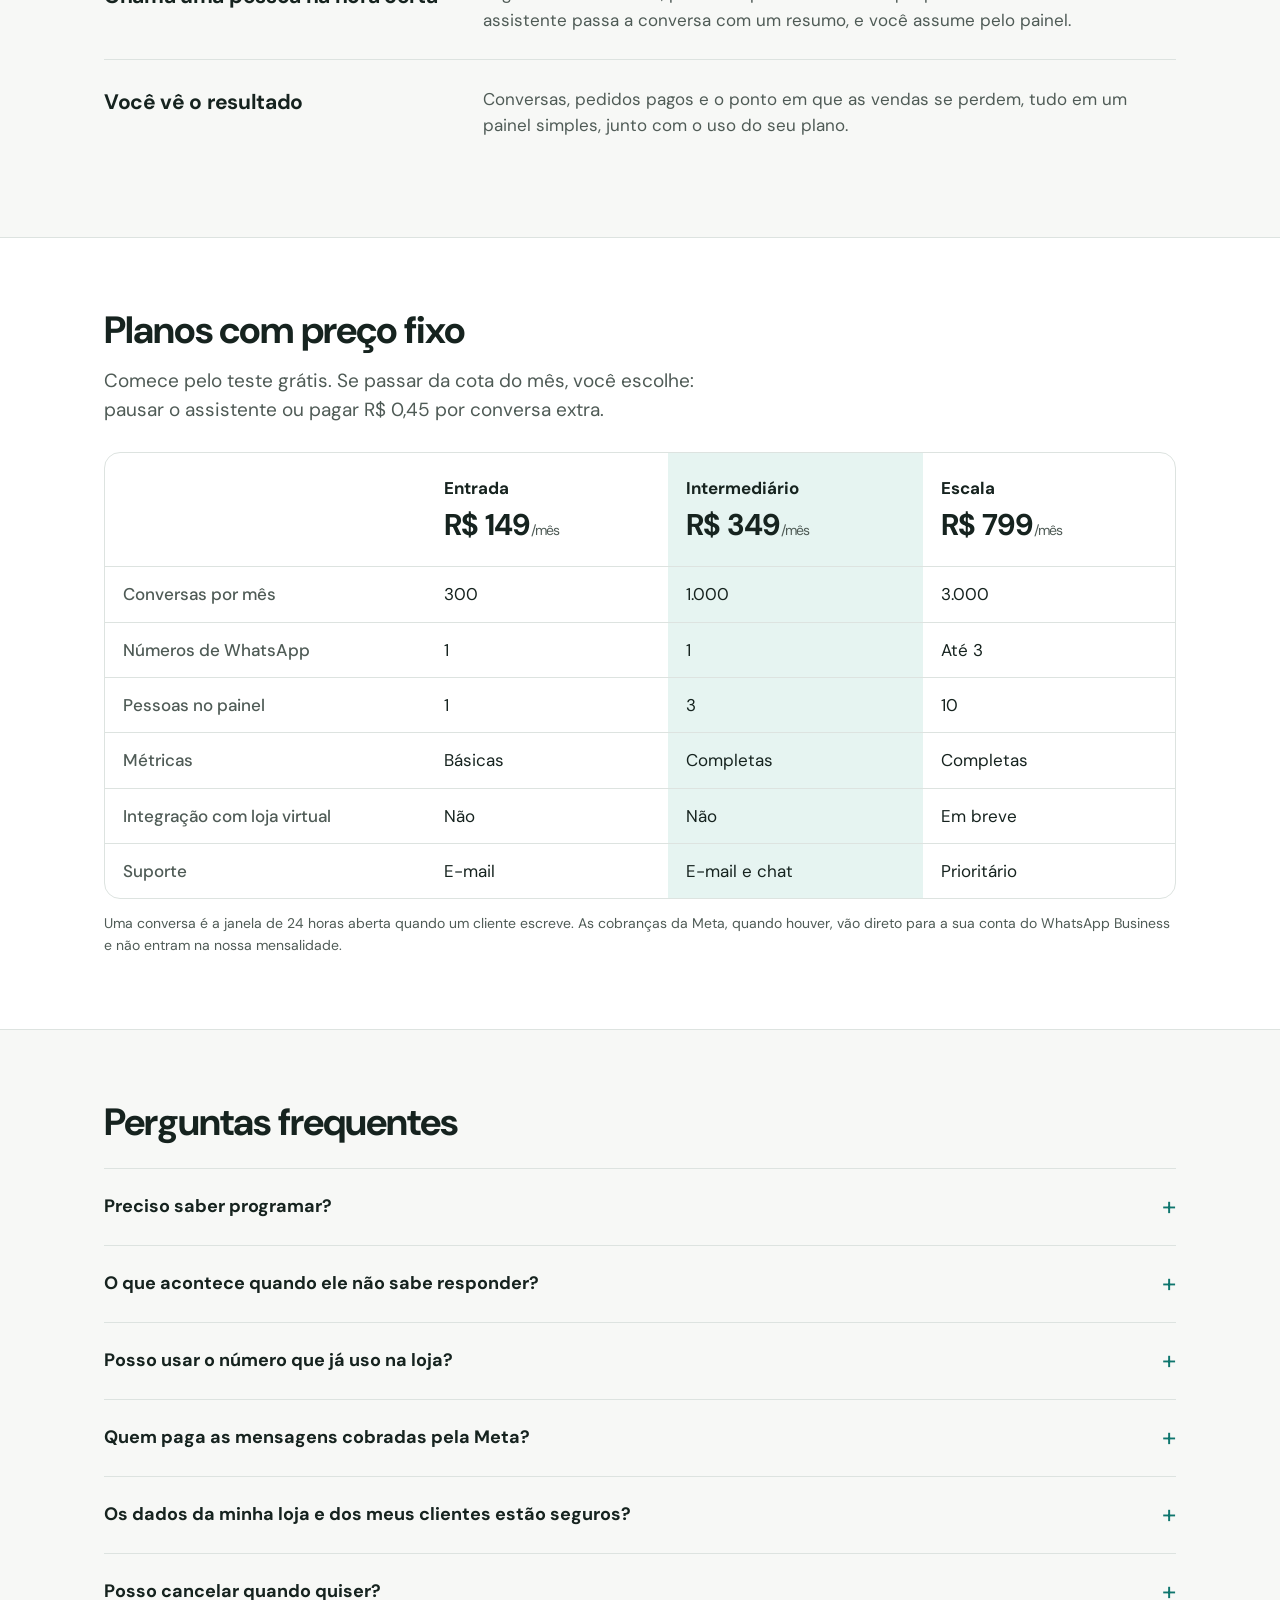
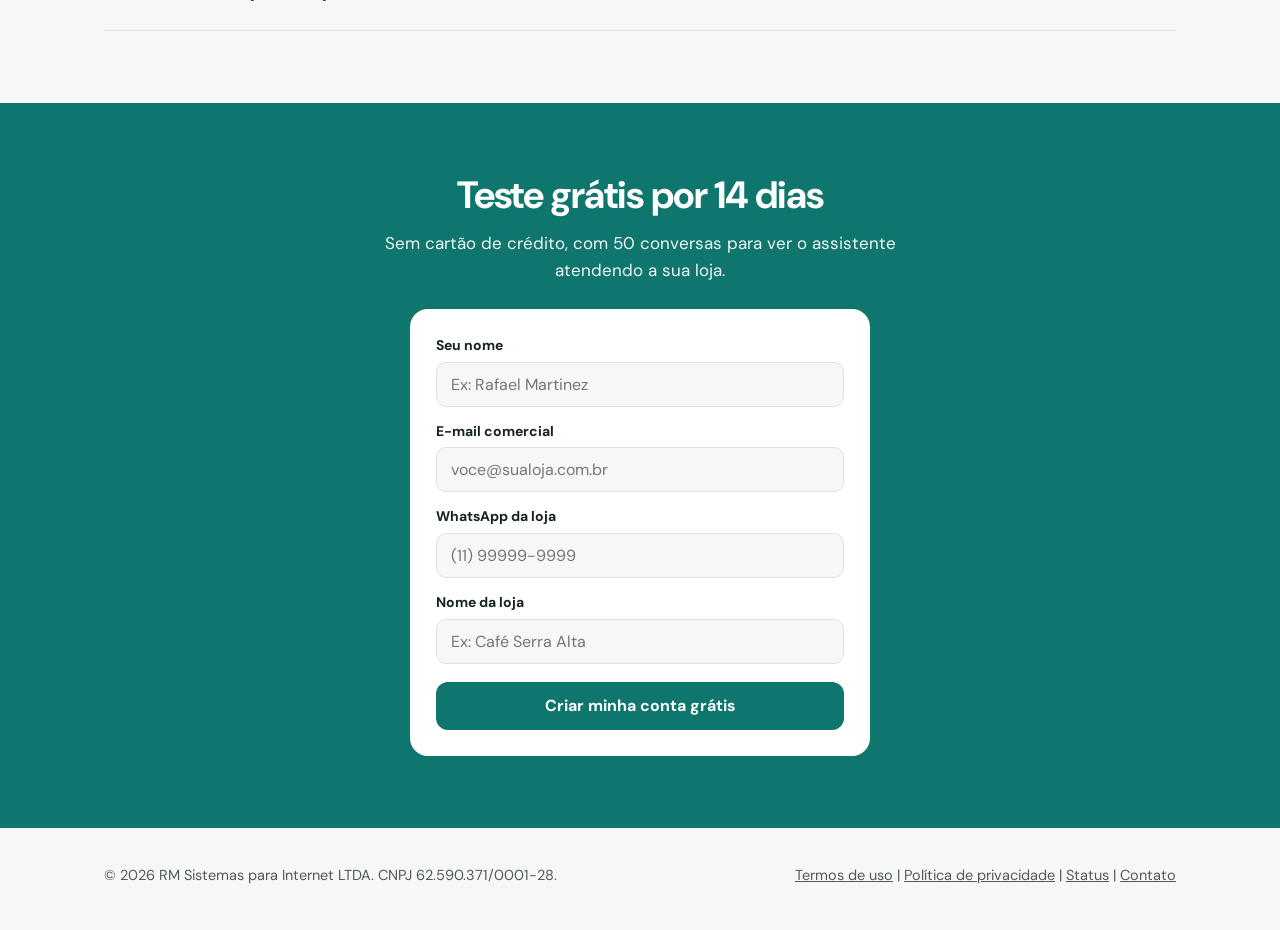
==== commit 1dd5435f: "jwdasddas" ====
--- a/index.html
+++ b/index.html
@@ -185,10 +185,15 @@
 
         .hero {
             display: grid;
-            grid-template-columns: 1.1fr .9fr;
+            grid-template-columns: minmax(0, 1.1fr) minmax(0, .9fr);
             gap: 56px;
             align-items: center;
-            padding: 72px 0 80px
+            padding: 72px 0 80px;
+            max-width: 100%;
+        }
+        .hero > * {
+            min-width: 0;
+            max-width: 100%;
         }
 
         h1 {
@@ -532,9 +537,10 @@
 
         @media (max-width:860px) {
             .hero {
-                grid-template-columns: 1fr;
+                grid-template-columns: minmax(0, 1fr);
                 gap: 40px;
-                padding: 40px 0 56px
+                padding: 40px 0 56px;
+                width: 100%;
             }
 
             nav.menu a:not(.btn) {
@@ -597,12 +603,14 @@
         </style>
     </noscript>
     <link rel="stylesheet" href="assets/css/responsive.css">
+    <link rel="icon" href="assets/img/favicon.svg" type="image/svg+xml">
+    <link rel="alternate icon" href="favicon.ico" sizes="32x32">
 </head>
 
 <body>
     <header>
         <div class="w bar">
-            <a class="brand" href="#" aria-label="megabot, página inicial">
+            <a class="brand" href="/" aria-label="megabot, página inicial">
                 <svg width="34" height="34" viewBox="0 0 40 40" aria-hidden="true">
                     <rect width="40" height="40" rx="11" fill="#0F766E" />
                     <path d="M10 14a4 4 0 0 1 4-4h12a4 4 0 0 1 4 4v9a4 4 0 0 1-4 4h-7l-6 5v-5h-1a4 4 0 0 1-2-3z"
@@ -617,7 +625,7 @@
                 <a href="#como-funciona">Como funciona</a>
                 <a href="#planos">Planos</a>
                 <a href="#perguntas">Perguntas</a>
-                <a class="btn" href="#testar">Testar grátis</a>
+                <a class="btn" href="/#testar">Testar grátis</a>
             </nav>
         </div>
     </header>
--- a/assets/css/responsive.css
+++ b/assets/css/responsive.css
@@ -156,3 +156,43 @@
         font-size: 24px !important;
     }
 }
+
+/* Correção de overflow horizontal na intro (hero) no mobile */
+.hero,
+.hero > *,
+.hero .phone,
+.hero .chat,
+.hero .m,
+.hero h1,
+.hero p {
+    min-width: 0;
+    max-width: 100%;
+    box-sizing: border-box;
+    overflow-wrap: anywhere;
+    word-break: break-word;
+}
+
+@media (max-width: 860px) {
+    .hero {
+        display: grid !important;
+        grid-template-columns: minmax(0, 1fr) !important;
+        width: 100% !important;
+        margin-left: 0 !important;
+        margin-right: 0 !important;
+    }
+
+    .hero h1 {
+        font-size: clamp(28px, 8vw, 40px) !important;
+        line-height: 1.15 !important;
+    }
+
+    .hero .phone {
+        width: 100% !important;
+        max-width: 100% !important;
+    }
+
+    .hero .m {
+        max-width: 100% !important;
+        white-space: normal !important;
+    }
+}
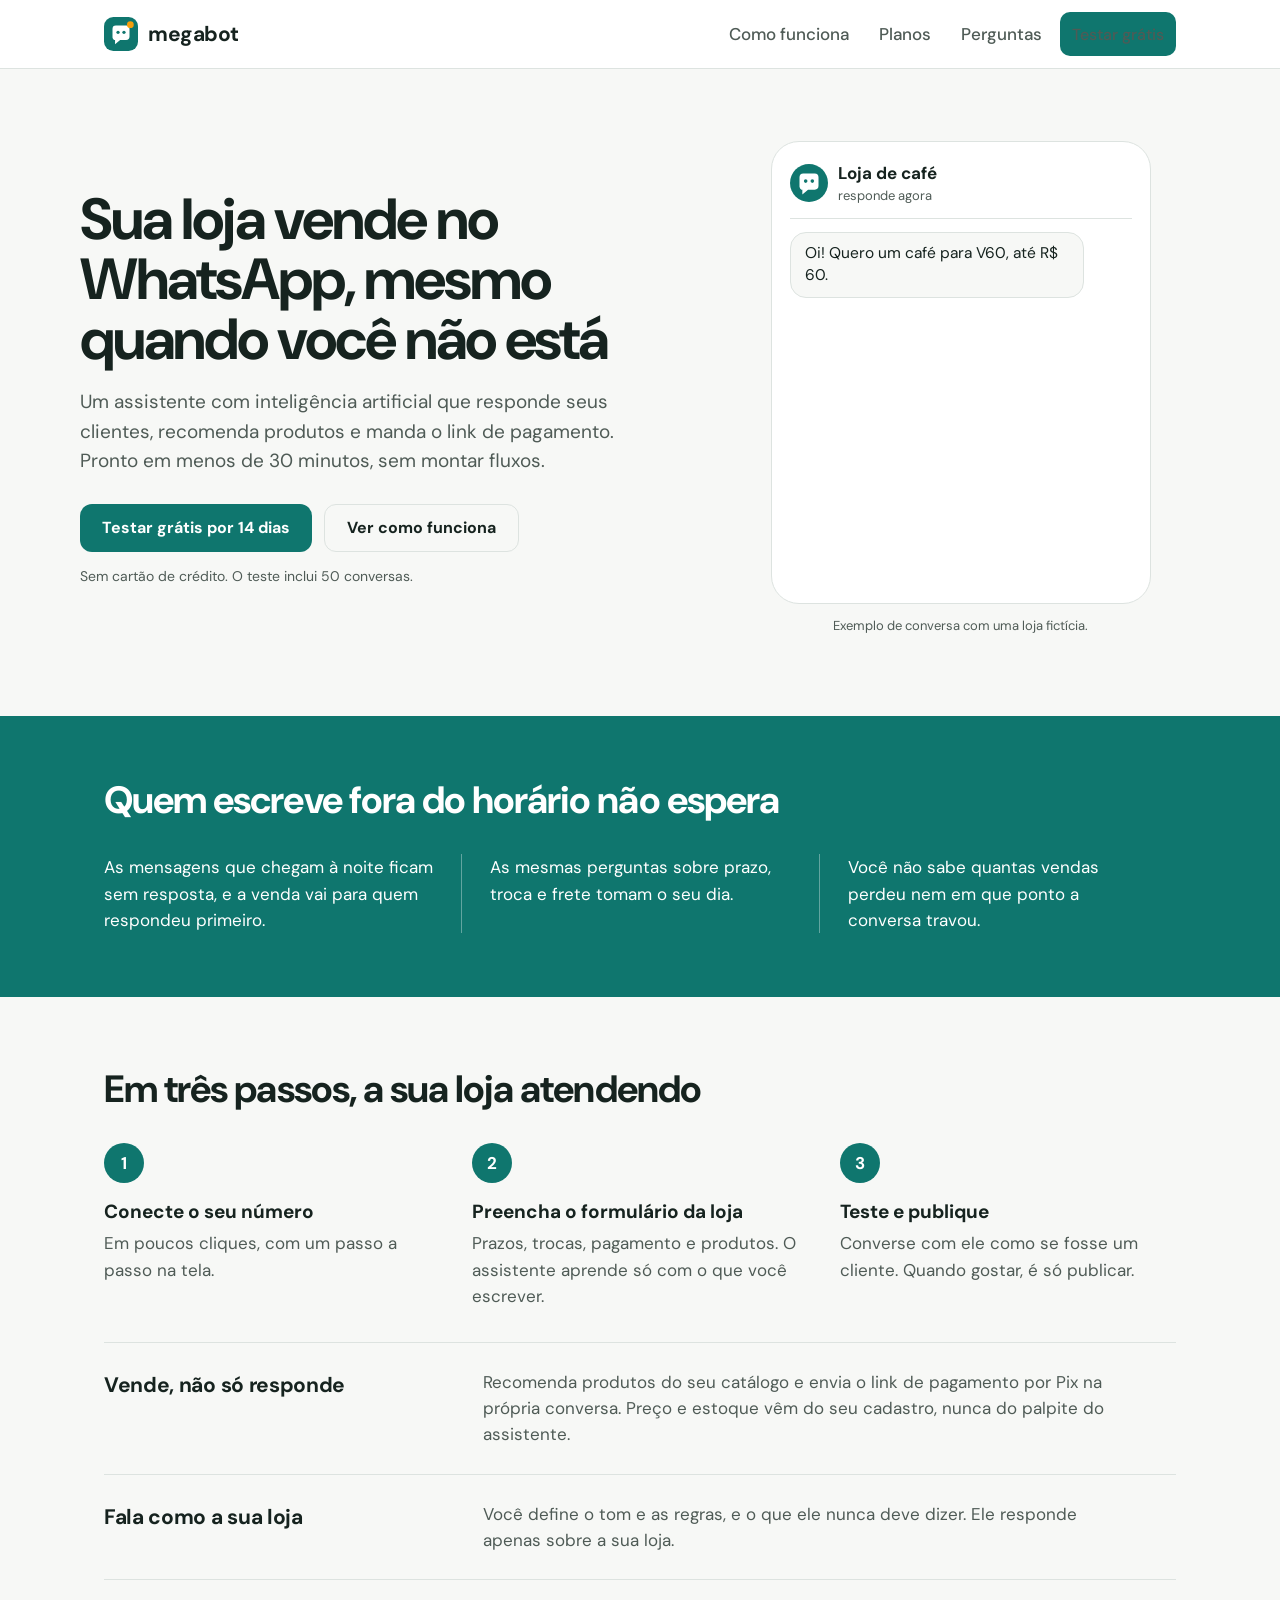
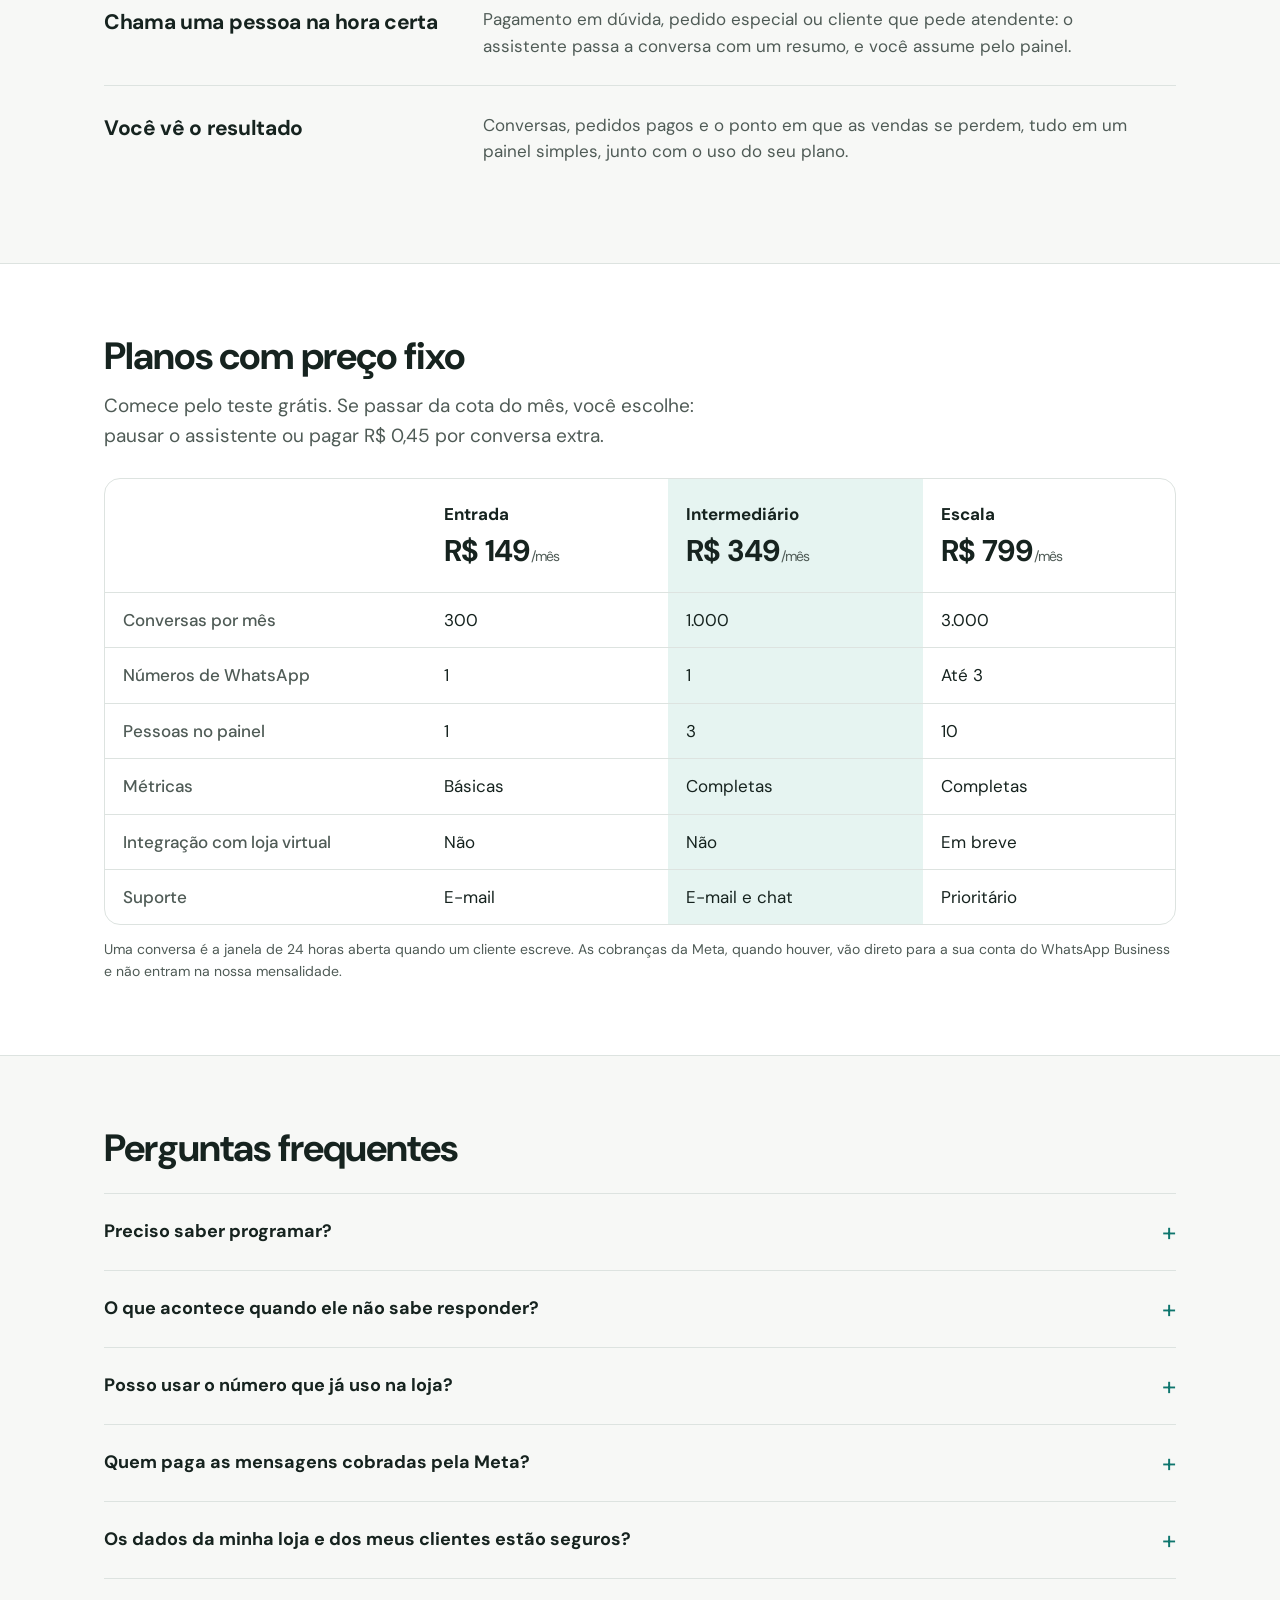
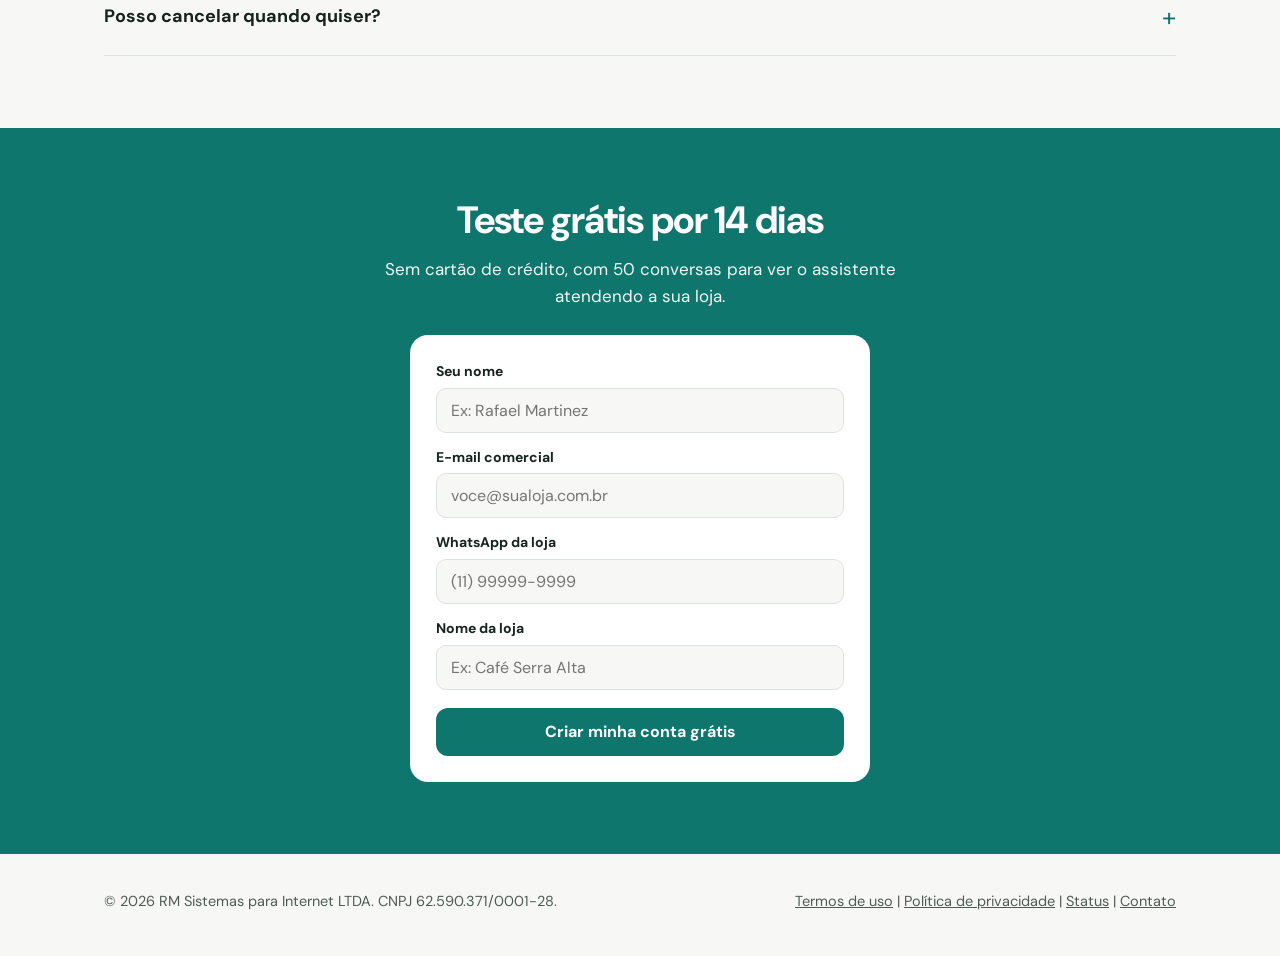
==== commit 388d4cd0: "Revert "jwdasddas" This reverts commit 1dd5435f190074e4bcaa44debd4ea15627abe4b9." ====
--- a/index.html
+++ b/index.html
@@ -185,15 +185,10 @@
 
         .hero {
             display: grid;
-            grid-template-columns: minmax(0, 1.1fr) minmax(0, .9fr);
+            grid-template-columns: 1.1fr .9fr;
             gap: 56px;
             align-items: center;
-            padding: 72px 0 80px;
-            max-width: 100%;
-        }
-        .hero > * {
-            min-width: 0;
-            max-width: 100%;
+            padding: 72px 0 80px
         }
 
         h1 {
@@ -537,10 +532,9 @@
 
         @media (max-width:860px) {
             .hero {
-                grid-template-columns: minmax(0, 1fr);
+                grid-template-columns: 1fr;
                 gap: 40px;
-                padding: 40px 0 56px;
-                width: 100%;
+                padding: 40px 0 56px
             }
 
             nav.menu a:not(.btn) {
--- a/assets/css/responsive.css
+++ b/assets/css/responsive.css
@@ -156,43 +156,3 @@
         font-size: 24px !important;
     }
 }
-
-/* Correção de overflow horizontal na intro (hero) no mobile */
-.hero,
-.hero > *,
-.hero .phone,
-.hero .chat,
-.hero .m,
-.hero h1,
-.hero p {
-    min-width: 0;
-    max-width: 100%;
-    box-sizing: border-box;
-    overflow-wrap: anywhere;
-    word-break: break-word;
-}
-
-@media (max-width: 860px) {
-    .hero {
-        display: grid !important;
-        grid-template-columns: minmax(0, 1fr) !important;
-        width: 100% !important;
-        margin-left: 0 !important;
-        margin-right: 0 !important;
-    }
-
-    .hero h1 {
-        font-size: clamp(28px, 8vw, 40px) !important;
-        line-height: 1.15 !important;
-    }
-
-    .hero .phone {
-        width: 100% !important;
-        max-width: 100% !important;
-    }
-
-    .hero .m {
-        max-width: 100% !important;
-        white-space: normal !important;
-    }
-}
